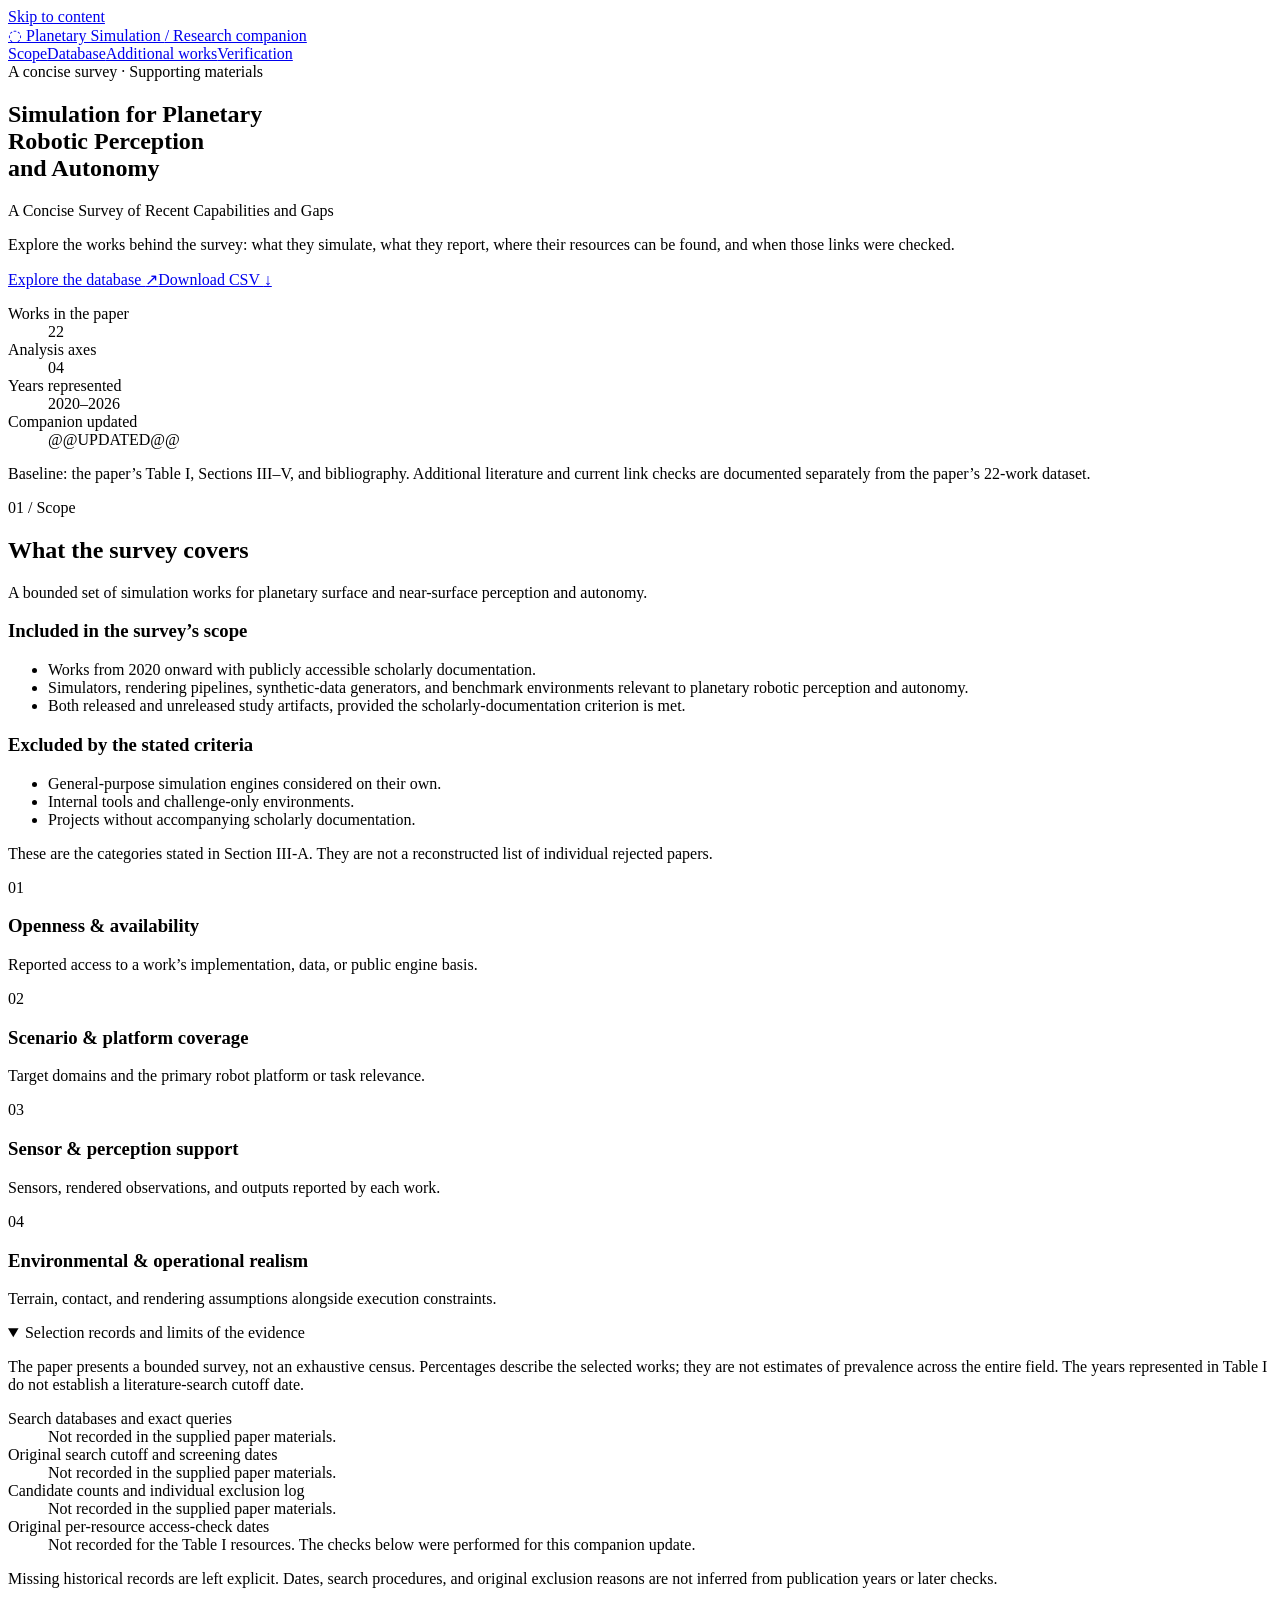
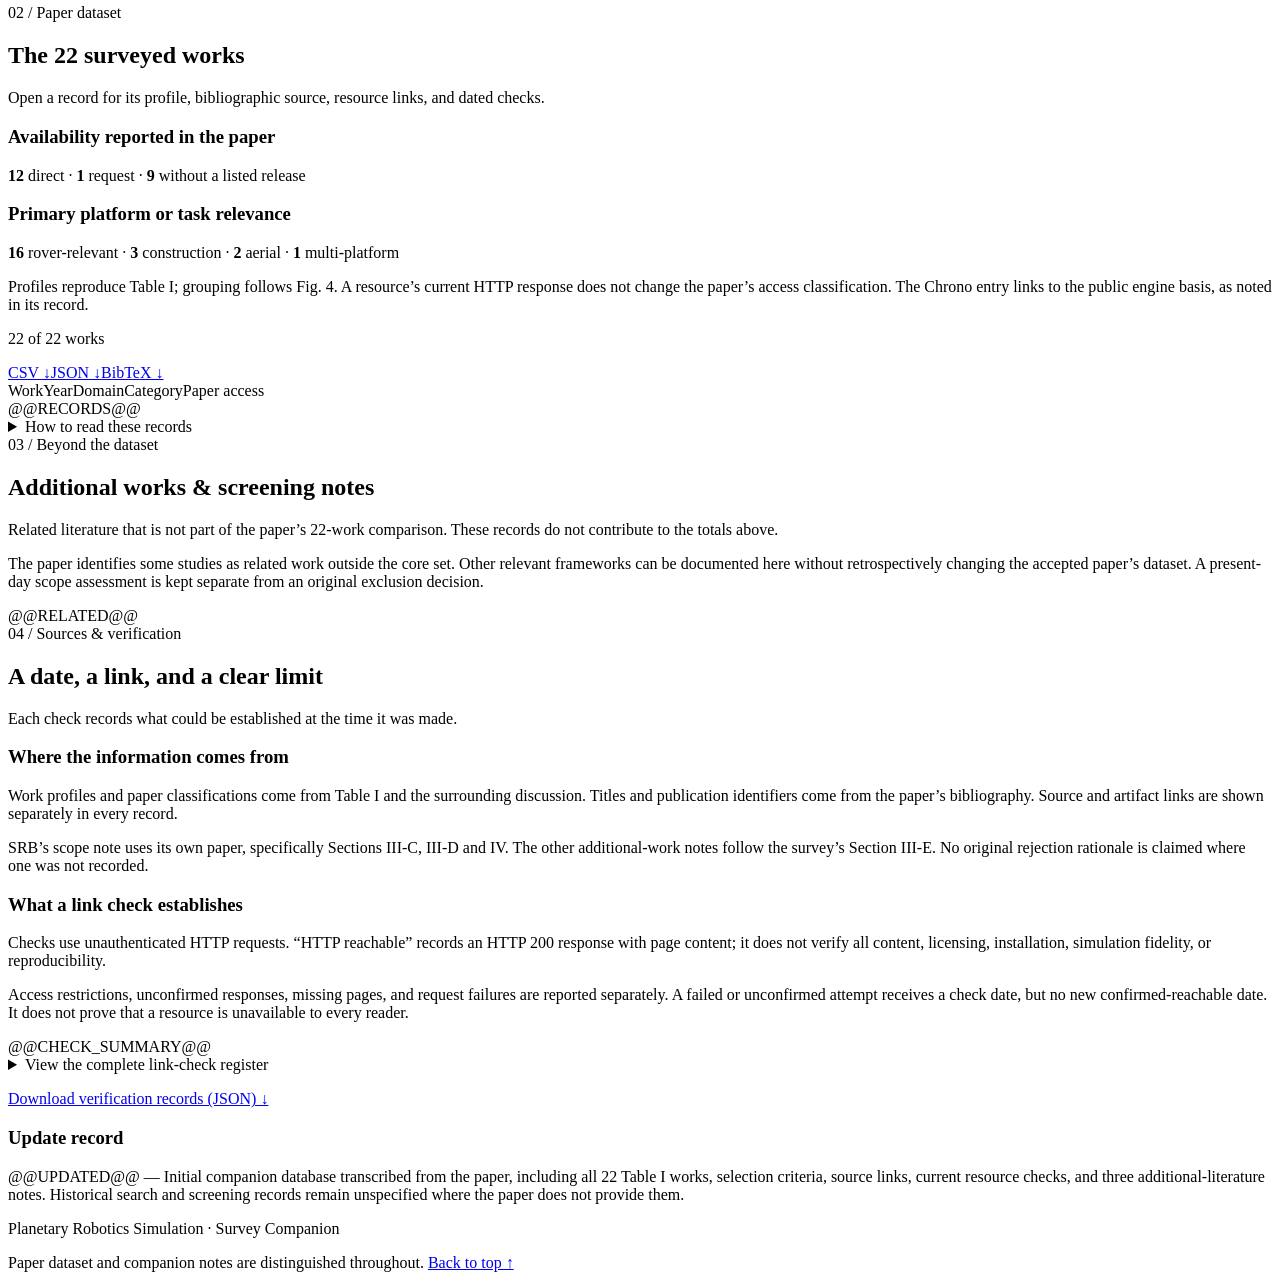
==== templates/index.html @ 73b38da1 "Project Page Initialize for Concise Planetary Robotic Simulation Survey" ====
<!doctype html>
<html lang="en">
<head>
  <meta charset="utf-8">
  <meta name="viewport" content="width=device-width, initial-scale=1">
  <meta name="description" content="The 22-work database, selection scope, source links, additional literature, and dated resource checks accompanying a concise survey of planetary robotics simulation.">
  <meta name="color-scheme" content="light">
  <title>Planetary Robotics Simulation — Survey Companion</title>
  <link rel="icon" href="data:image/svg+xml,%3Csvg xmlns='http://www.w3.org/2000/svg' viewBox='0 0 40 40'%3E%3Crect width='40' height='40' rx='9' fill='%232c5c52'/%3E%3Ccircle cx='20' cy='20' r='11' fill='none' stroke='%23faf8f2' stroke-width='2'/%3E%3Cpath d='M5 25L35 15' stroke='%23faf8f2' stroke-width='2'/%3E%3C/svg%3E">
  <link rel="stylesheet" href="./style.css">
  <script src="./app.js" defer></script>
</head>
<body>
  <a class="skip-link" href="#main">Skip to content</a>
  <header class="site-header">
    <a class="wordmark" href="#overview"><span class="orbit-mark" aria-hidden="true">◌</span> Planetary Simulation <span class="wordmark-note">/ Research companion</span></a>
    <nav aria-label="Main navigation"><a href="#scope">Scope</a><a href="#database">Database</a><a href="#screening">Additional works</a><a href="#verification">Verification</a></nav>
  </header>
  <main id="main">
    <section class="hero section-shell" id="overview" aria-labelledby="page-title">
      <div class="eyebrow"><span class="small-rule"></span> A concise survey · Supporting materials</div>
      <h1 id="page-title">Simulation for Planetary<br class="desktop-break"> Robotic Perception<br class="desktop-break"> and Autonomy</h1>
      <p class="subtitle">A Concise Survey of Recent Capabilities and Gaps</p>
      <p class="hero-intro">Explore the works behind the survey: what they simulate, what they report, where their resources can be found, and when those links were checked.</p>
      <div class="hero-actions"><a class="button primary" href="#database">Explore the database <span aria-hidden="true">↗</span></a><a class="button secondary" href="./data/survey.csv" download>Download CSV <span aria-hidden="true">↓</span></a></div>
      <dl class="stat-strip"><div><dt>Works in the paper</dt><dd>22</dd></div><div><dt>Analysis axes</dt><dd>04</dd></div><div><dt>Years represented</dt><dd>2020–2026</dd></div><div><dt>Companion updated</dt><dd class="date">@@UPDATED@@</dd></div></dl>
      <p class="source-line">Baseline: the paper’s Table I, Sections III–V, and bibliography. Additional literature and current link checks are documented separately from the paper’s 22-work dataset.</p>
    </section>
    <section class="section-shell" id="scope" aria-labelledby="scope-title">
      <div class="section-heading"><span class="section-number">01 / Scope</span><h2 id="scope-title">What the survey covers</h2><p>A bounded set of simulation works for planetary surface and near-surface perception and autonomy.</p></div>
      <div class="scope-grid">
        <div><h3>Included in the survey’s scope</h3><ul class="plain-list"><li>Works from 2020 onward with publicly accessible scholarly documentation.</li><li>Simulators, rendering pipelines, synthetic-data generators, and benchmark environments relevant to planetary robotic perception and autonomy.</li><li>Both released and unreleased study artifacts, provided the scholarly-documentation criterion is met.</li></ul></div>
        <div><h3>Excluded by the stated criteria</h3><ul class="plain-list"><li>General-purpose simulation engines considered on their own.</li><li>Internal tools and challenge-only environments.</li><li>Projects without accompanying scholarly documentation.</li></ul><p class="caption">These are the categories stated in Section III-A. They are not a reconstructed list of individual rejected papers.</p></div>
      </div>
      <div class="axes" aria-label="The four analysis axes">
        <article><span>01</span><h3>Openness &amp; availability</h3><p>Reported access to a work’s implementation, data, or public engine basis.</p></article>
        <article><span>02</span><h3>Scenario &amp; platform coverage</h3><p>Target domains and the primary robot platform or task relevance.</p></article>
        <article><span>03</span><h3>Sensor &amp; perception support</h3><p>Sensors, rendered observations, and outputs reported by each work.</p></article>
        <article><span>04</span><h3>Environmental &amp; operational realism</h3><p>Terrain, contact, and rendering assumptions alongside execution constraints.</p></article>
      </div>
      <details class="method-note" open><summary>Selection records and limits of the evidence</summary><div class="note-content">
        <p>The paper presents a bounded survey, not an exhaustive census. Percentages describe the selected works; they are not estimates of prevalence across the entire field. The years represented in Table I do not establish a literature-search cutoff date.</p>
        <dl class="method-fields"><div><dt>Search databases and exact queries</dt><dd>Not recorded in the supplied paper materials.</dd></div><div><dt>Original search cutoff and screening dates</dt><dd>Not recorded in the supplied paper materials.</dd></div><div><dt>Candidate counts and individual exclusion log</dt><dd>Not recorded in the supplied paper materials.</dd></div><div><dt>Original per-resource access-check dates</dt><dd>Not recorded for the Table I resources. The checks below were performed for this companion update.</dd></div></dl>
        <p class="caption">Missing historical records are left explicit. Dates, search procedures, and original exclusion reasons are not inferred from publication years or later checks.</p>
      </div></details>
    </section>
    <section class="database-section" id="database" aria-labelledby="database-title"><div class="section-shell">
      <div class="section-heading"><span class="section-number">02 / Paper dataset</span><h2 id="database-title">The 22 surveyed works</h2><p>Open a record for its profile, bibliographic source, resource links, and dated checks.</p></div>
      <div class="dataset-summary"><div><h3>Availability reported in the paper</h3><p><strong>12</strong> direct · <strong>1</strong> request · <strong>9</strong> without a listed release</p></div><div><h3>Primary platform or task relevance</h3><p><strong>16</strong> rover-relevant · <strong>3</strong> construction · <strong>2</strong> aerial · <strong>1</strong> multi-platform</p></div></div>
      <p class="caption">Profiles reproduce Table I; grouping follows Fig. 4. A resource’s current HTTP response does not change the paper’s access classification. The Chrono entry links to the public engine basis, as noted in its record.</p>
      <form id="filters" class="filter-bar" role="search" hidden>
        <div class="search-field"><label for="search">Search records</label><input id="search" type="search" placeholder="Work, engine, sensor, or paper title…" autocomplete="off"></div>
        <div><label for="domain">Domain</label><select id="domain"><option value="">All domains</option><option>Lunar</option><option>Mars</option><option>Cross-domain</option><option>Icy moon</option></select></div>
        <div><label for="platform">Platform / task</label><select id="platform"><option value="">All platforms</option><option value="Rover-relevant">Rover-relevant</option><option>Construction</option><option>Aerial</option><option>Multi-platform</option></select></div>
        <div><label for="access">Paper access</label><select id="access"><option value="">All access types</option><option>Direct</option><option>Request</option><option>No release listed</option></select></div>
        <button class="reset-button" type="reset">Reset</button>
      </form>
      <div class="database-toolbar"><p id="record-count" role="status" aria-live="polite">22 of 22 works</p><div><a href="./data/survey.csv" download>CSV ↓</a><a href="./data/survey.json" download>JSON ↓</a><a href="./data/references.bib" download>BibTeX ↓</a></div></div>
      <div class="record-head" aria-hidden="true"><span>Work</span><span>Year</span><span>Domain</span><span>Category</span><span>Paper access</span></div>
      <div id="records">@@RECORDS@@</div>
      <p class="empty-state" id="empty-state" hidden>No works match these filters. Try another term or reset the filters.</p>
      <details class="method-note glossary"><summary>How to read these records</summary><div class="note-content"><p><strong>Not reported</strong> means the paper does not list the field, not that a capability is absent. Reported support refers to functionality described by the work, rather than hypothetical engine features. A public repository is not a guarantee that all study-specific assets or experiments are released.</p><p><strong>Rover-relevant</strong> in the distribution includes rovers and terrain, stereo/depth, or planning inputs useful to rover autonomy. Each work is counted once under its primary category. Cross-domain is a navigation group for planetary-generic and combined lunar/Mars entries.</p><p><strong>Abbreviations:</strong> R1/R2 = ROS 1/ROS 2; St = stereo; Sem = semantic; Seg = segmentation; Enc = wheel encoder; Alt = altimeter; Inc = inclinometer; DEM = digital elevation model; LDEM = lunar DEM; proc. = procedural; synth. = synthetic; Exc./Truck = excavator/truck.</p></div></details>
    </div></section>
    <section class="section-shell" id="screening" aria-labelledby="screening-title">
      <div class="section-heading"><span class="section-number">03 / Beyond the dataset</span><h2 id="screening-title">Additional works &amp; screening notes</h2><p>Related literature that is not part of the paper’s 22-work comparison. These records do not contribute to the totals above.</p></div>
      <p class="section-intro">The paper identifies some studies as related work outside the core set. Other relevant frameworks can be documented here without retrospectively changing the accepted paper’s dataset. A present-day scope assessment is kept separate from an original exclusion decision.</p>
      <div class="related-list">@@RELATED@@</div>
    </section>
    <section class="verification-section" id="verification" aria-labelledby="verification-title"><div class="section-shell">
      <div class="section-heading"><span class="section-number">04 / Sources &amp; verification</span><h2 id="verification-title">A date, a link, and a clear limit</h2><p>Each check records what could be established at the time it was made.</p></div>
      <div class="verification-grid"><div><h3>Where the information comes from</h3><p>Work profiles and paper classifications come from Table I and the surrounding discussion. Titles and publication identifiers come from the paper’s bibliography. Source and artifact links are shown separately in every record.</p><p>SRB’s scope note uses its own paper, specifically Sections III-C, III-D and IV. The other additional-work notes follow the survey’s Section III-E. No original rejection rationale is claimed where one was not recorded.</p></div><div><h3>What a link check establishes</h3><p>Checks use unauthenticated HTTP requests. “HTTP reachable” records an HTTP 200 response with page content; it does not verify all content, licensing, installation, simulation fidelity, or reproducibility.</p><p>Access restrictions, unconfirmed responses, missing pages, and request failures are reported separately. A failed or unconfirmed attempt receives a check date, but no new confirmed-reachable date. It does not prove that a resource is unavailable to every reader.</p></div></div>
      <div class="check-summary">@@CHECK_SUMMARY@@</div>
      <details class="method-note"><summary>View the complete link-check register</summary><div class="table-scroll" tabindex="0" role="region" aria-label="Link-check register"><table class="check-table"><caption>Recorded responses for publication and artifact URLs. Dates are UTC.</caption><thead><tr><th scope="col">Resource</th><th scope="col">Checked</th><th scope="col">Result</th><th scope="col">Confirmed reachable</th></tr></thead><tbody>@@CHECK_ROWS@@</tbody></table></div></details>
      <p class="download-line"><a href="./data/link-checks.json" download>Download verification records (JSON) ↓</a></p>
      <div class="update-note"><h3>Update record</h3><p><time datetime="@@UPDATED@@">@@UPDATED@@</time> — Initial companion database transcribed from the paper, including all 22 Table I works, selection criteria, source links, current resource checks, and three additional-literature notes. Historical search and screening records remain unspecified where the paper does not provide them.</p></div>
    </div></section>
  </main>
  <footer class="section-shell"><p>Planetary Robotics Simulation · Survey Companion</p><p>Paper dataset and companion notes are distinguished throughout. <a href="#overview">Back to top ↑</a></p></footer>
</body>
</html>
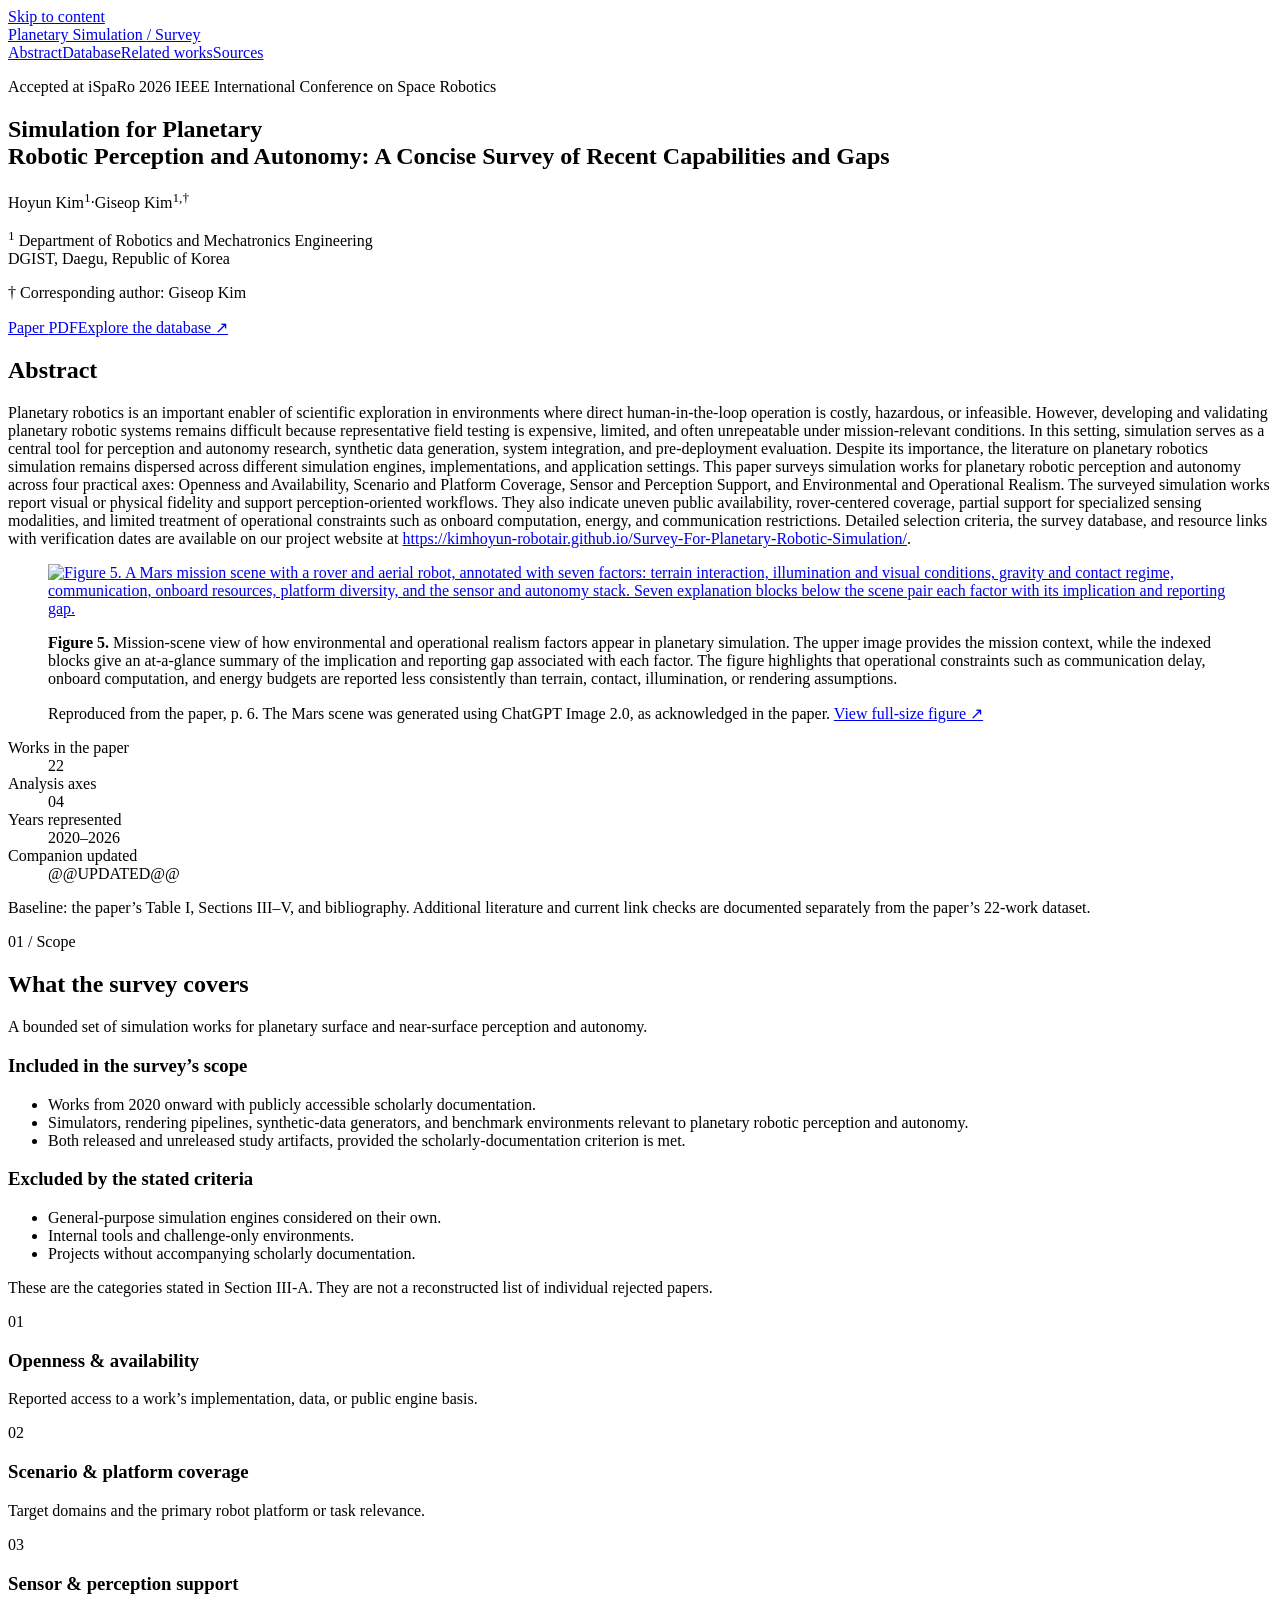
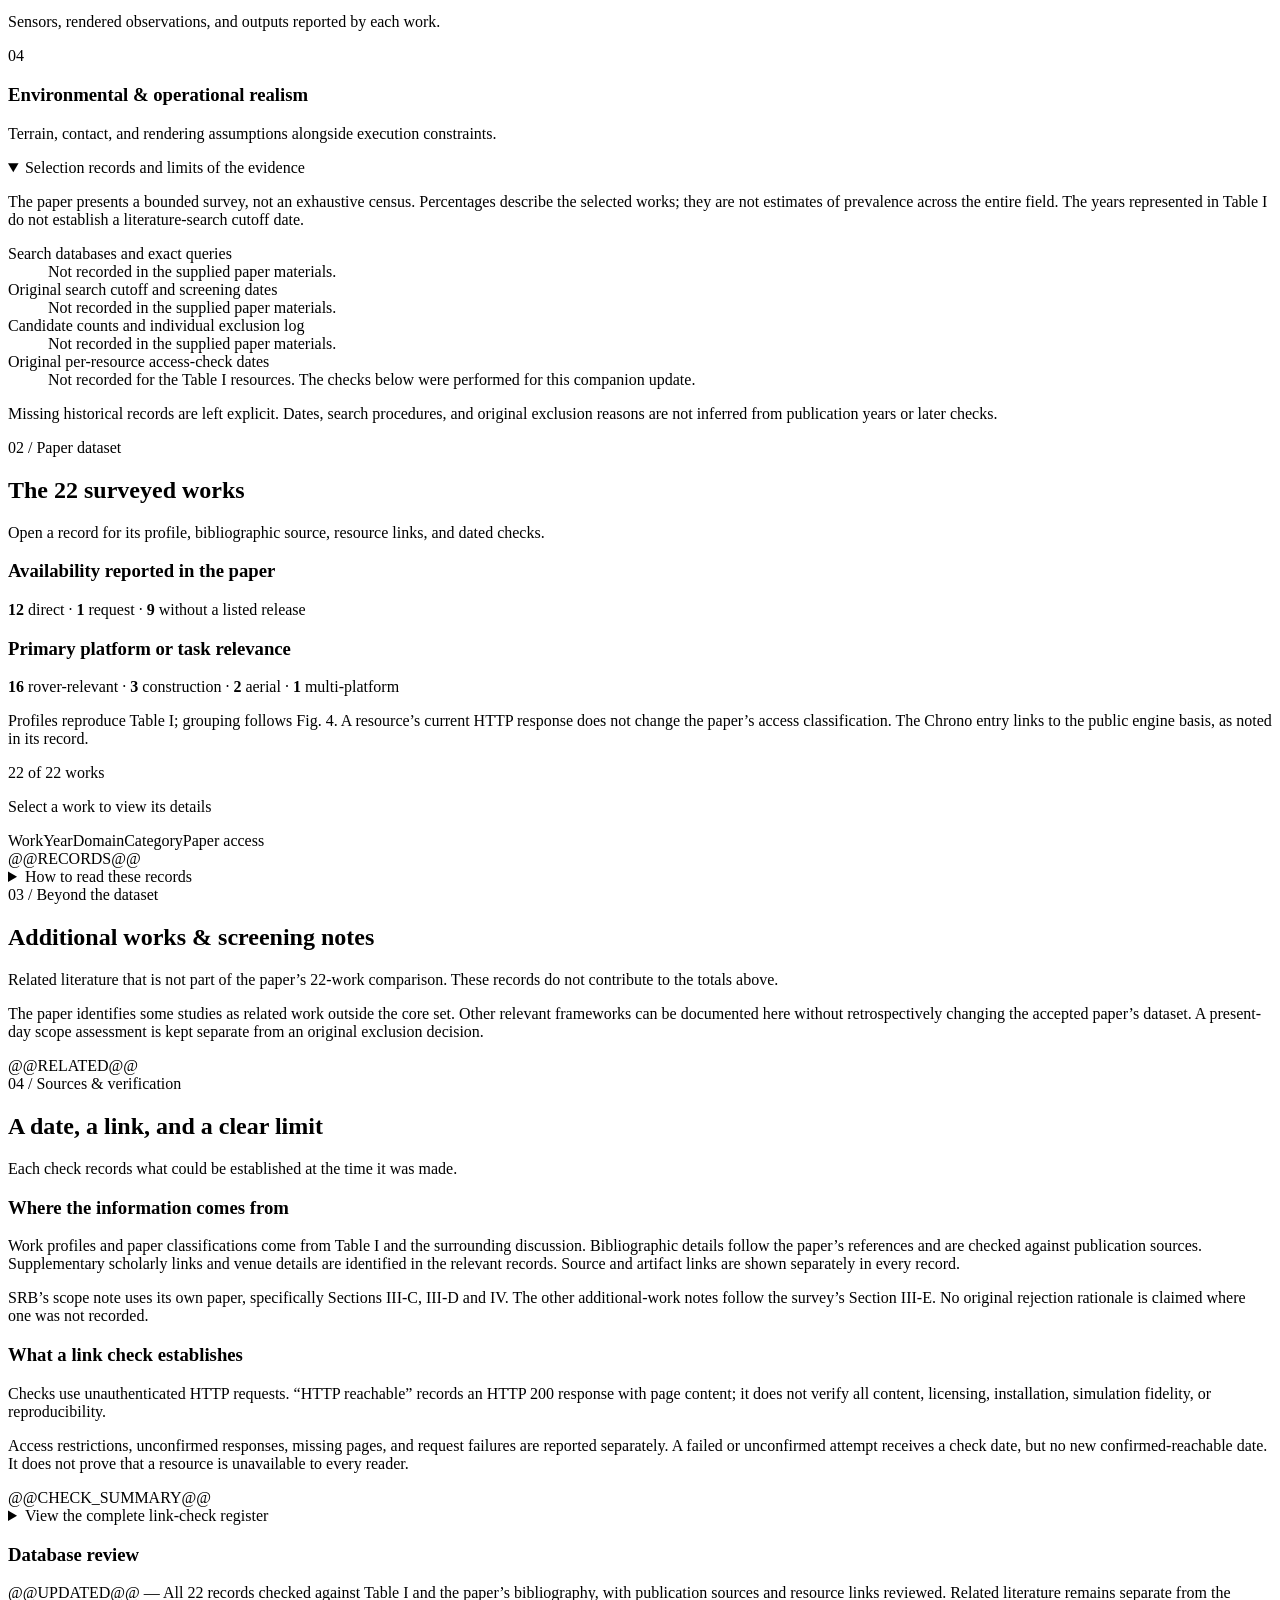
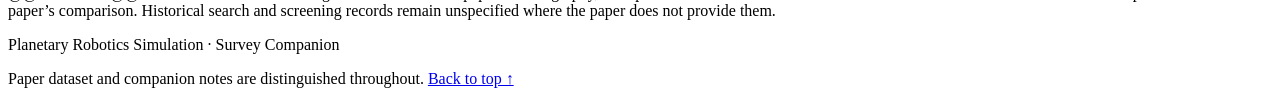
==== commit 7e68ead6: "Renewal Project & Database Page" ====
--- a/templates/index.html
+++ b/templates/index.html
@@ -3,26 +3,38 @@
 <head>
   <meta charset="utf-8">
   <meta name="viewport" content="width=device-width, initial-scale=1">
-  <meta name="description" content="The 22-work database, selection scope, source links, additional literature, and dated resource checks accompanying a concise survey of planetary robotics simulation.">
+  <meta name="description" content="An iSpaRo 2026 paper by Hoyun Kim and Giseop Kim. Explore 22 simulation works for planetary robotic perception and autonomy, their capabilities, resources, and research gaps.">
   <meta name="color-scheme" content="light">
-  <title>Planetary Robotics Simulation — Survey Companion</title>
-  <link rel="icon" href="data:image/svg+xml,%3Csvg xmlns='http://www.w3.org/2000/svg' viewBox='0 0 40 40'%3E%3Crect width='40' height='40' rx='9' fill='%232c5c52'/%3E%3Ccircle cx='20' cy='20' r='11' fill='none' stroke='%23faf8f2' stroke-width='2'/%3E%3Cpath d='M5 25L35 15' stroke='%23faf8f2' stroke-width='2'/%3E%3C/svg%3E">
+  <meta name="theme-color" content="#101b2b">
+  <title>Simulation for Planetary Robotic Perception and Autonomy: A Concise Survey of Recent Capabilities and Gaps</title>
+  <link rel="icon" href="./assets/favicon.svg" type="image/svg+xml">
   <link rel="stylesheet" href="./style.css">
   <script src="./app.js" defer></script>
 </head>
 <body>
   <a class="skip-link" href="#main">Skip to content</a>
   <header class="site-header">
-    <a class="wordmark" href="#overview"><span class="orbit-mark" aria-hidden="true">◌</span> Planetary Simulation <span class="wordmark-note">/ Research companion</span></a>
-    <nav aria-label="Main navigation"><a href="#scope">Scope</a><a href="#database">Database</a><a href="#screening">Additional works</a><a href="#verification">Verification</a></nav>
+    <a class="wordmark" href="#overview">Planetary Simulation <span class="wordmark-note">/ Survey</span></a>
+    <nav aria-label="Main navigation"><a href="#abstract">Abstract</a><a href="#database">Database</a><a href="#screening">Related works</a><a href="#verification">Sources</a></nav>
   </header>
   <main id="main">
-    <section class="hero section-shell" id="overview" aria-labelledby="page-title">
-      <div class="eyebrow"><span class="small-rule"></span> A concise survey · Supporting materials</div>
-      <h1 id="page-title">Simulation for Planetary<br class="desktop-break"> Robotic Perception<br class="desktop-break"> and Autonomy</h1>
-      <p class="subtitle">A Concise Survey of Recent Capabilities and Gaps</p>
-      <p class="hero-intro">Explore the works behind the survey: what they simulate, what they report, where their resources can be found, and when those links were checked.</p>
-      <div class="hero-actions"><a class="button primary" href="#database">Explore the database <span aria-hidden="true">↗</span></a><a class="button secondary" href="./data/survey.csv" download>Download CSV <span aria-hidden="true">↓</span></a></div>
+    <section class="hero" id="overview" aria-labelledby="page-title"><div class="section-shell hero-content">
+      <p class="eyebrow">Accepted at iSpaRo 2026 <span class="conference-name">IEEE International Conference on Space Robotics</span></p>
+      <h1 id="page-title">Simulation for Planetary<br class="desktop-break"> Robotic Perception and Autonomy: <span class="title-subtitle">A Concise Survey of Recent Capabilities and Gaps</span></h1>
+      <p class="authors">Hoyun Kim<sup>1</sup><span class="author-separator" aria-hidden="true">·</span>Giseop Kim<sup>1,†</sup></p>
+      <p class="affiliation"><sup>1</sup> Department of Robotics and Mechatronics Engineering<br>DGIST, Daegu, Republic of Korea</p>
+      <p class="corresponding-author">† Corresponding author: Giseop Kim</p>
+      <div class="hero-actions"><a class="button primary" href="./SurveyForPlanetaryRoboticSimulation.pdf" target="_blank" rel="noopener">Paper <span class="button-detail">PDF</span></a><a class="button secondary" href="#database">Explore the database <span aria-hidden="true">↗</span></a></div>
+    </div></section>
+    <section class="section-shell paper-introduction" aria-labelledby="abstract-title">
+      <div class="abstract" id="abstract">
+        <h2 id="abstract-title">Abstract</h2>
+        <p>Planetary robotics is an important enabler of scientific exploration in environments where direct human-in-the-loop operation is costly, hazardous, or infeasible. However, developing and validating planetary robotic systems remains difficult because representative field testing is expensive, limited, and often unrepeatable under mission-relevant conditions. In this setting, simulation serves as a central tool for perception and autonomy research, synthetic data generation, system integration, and pre-deployment evaluation. Despite its importance, the literature on planetary robotics simulation remains dispersed across different simulation engines, implementations, and application settings. This paper surveys simulation works for planetary robotic perception and autonomy across four practical axes: Openness and Availability, Scenario and Platform Coverage, Sensor and Perception Support, and Environmental and Operational Realism. The surveyed simulation works report visual or physical fidelity and support perception-oriented workflows. They also indicate uneven public availability, rover-centered coverage, partial support for specialized sensing modalities, and limited treatment of operational constraints such as onboard computation, energy, and communication restrictions. Detailed selection criteria, the survey database, and resource links with verification dates are available on our project website at <a href="https://kimhoyun-robotair.github.io/Survey-For-Planetary-Robotic-Simulation/">https://kimhoyun-robotair.github.io/Survey-For-Planetary-Robotic-Simulation/</a>.</p>
+      </div>
+      <figure class="featured-figure" id="figure-5">
+        <a class="figure-link" href="./assets/figure-5.png" target="_blank" rel="noopener" aria-label="View Figure 5 at full resolution (opens in a new tab)"><img src="./assets/figure-5.png" width="2020" height="1334" alt="Figure 5. A Mars mission scene with a rover and aerial robot, annotated with seven factors: terrain interaction, illumination and visual conditions, gravity and contact regime, communication, onboard resources, platform diversity, and the sensor and autonomy stack. Seven explanation blocks below the scene pair each factor with its implication and reporting gap."></a>
+        <figcaption><p><strong>Figure 5.</strong> Mission-scene view of how environmental and operational realism factors appear in planetary simulation. The upper image provides the mission context, while the indexed blocks give an at-a-glance summary of the implication and reporting gap associated with each factor. The figure highlights that operational constraints such as communication delay, onboard computation, and energy budgets are reported less consistently than terrain, contact, illumination, or rendering assumptions.</p><p class="figure-credit">Reproduced from the paper, p. 6. The Mars scene was generated using ChatGPT Image 2.0, as acknowledged in the paper. <a href="./assets/figure-5.png" target="_blank" rel="noopener">View full-size figure ↗</a></p></figcaption>
+      </figure>
       <dl class="stat-strip"><div><dt>Works in the paper</dt><dd>22</dd></div><div><dt>Analysis axes</dt><dd>04</dd></div><div><dt>Years represented</dt><dd>2020–2026</dd></div><div><dt>Companion updated</dt><dd class="date">@@UPDATED@@</dd></div></dl>
       <p class="source-line">Baseline: the paper’s Table I, Sections III–V, and bibliography. Additional literature and current link checks are documented separately from the paper’s 22-work dataset.</p>
     </section>
@@ -55,7 +67,7 @@
         <div><label for="access">Paper access</label><select id="access"><option value="">All access types</option><option>Direct</option><option>Request</option><option>No release listed</option></select></div>
         <button class="reset-button" type="reset">Reset</button>
       </form>
-      <div class="database-toolbar"><p id="record-count" role="status" aria-live="polite">22 of 22 works</p><div><a href="./data/survey.csv" download>CSV ↓</a><a href="./data/survey.json" download>JSON ↓</a><a href="./data/references.bib" download>BibTeX ↓</a></div></div>
+      <div class="database-toolbar"><p id="record-count" role="status" aria-live="polite">22 of 22 works</p><p>Select a work to view its details</p></div>
       <div class="record-head" aria-hidden="true"><span>Work</span><span>Year</span><span>Domain</span><span>Category</span><span>Paper access</span></div>
       <div id="records">@@RECORDS@@</div>
       <p class="empty-state" id="empty-state" hidden>No works match these filters. Try another term or reset the filters.</p>
@@ -68,11 +80,10 @@
     </section>
     <section class="verification-section" id="verification" aria-labelledby="verification-title"><div class="section-shell">
       <div class="section-heading"><span class="section-number">04 / Sources &amp; verification</span><h2 id="verification-title">A date, a link, and a clear limit</h2><p>Each check records what could be established at the time it was made.</p></div>
-      <div class="verification-grid"><div><h3>Where the information comes from</h3><p>Work profiles and paper classifications come from Table I and the surrounding discussion. Titles and publication identifiers come from the paper’s bibliography. Source and artifact links are shown separately in every record.</p><p>SRB’s scope note uses its own paper, specifically Sections III-C, III-D and IV. The other additional-work notes follow the survey’s Section III-E. No original rejection rationale is claimed where one was not recorded.</p></div><div><h3>What a link check establishes</h3><p>Checks use unauthenticated HTTP requests. “HTTP reachable” records an HTTP 200 response with page content; it does not verify all content, licensing, installation, simulation fidelity, or reproducibility.</p><p>Access restrictions, unconfirmed responses, missing pages, and request failures are reported separately. A failed or unconfirmed attempt receives a check date, but no new confirmed-reachable date. It does not prove that a resource is unavailable to every reader.</p></div></div>
+      <div class="verification-grid"><div><h3>Where the information comes from</h3><p>Work profiles and paper classifications come from Table I and the surrounding discussion. Bibliographic details follow the paper’s references and are checked against publication sources. Supplementary scholarly links and venue details are identified in the relevant records. Source and artifact links are shown separately in every record.</p><p>SRB’s scope note uses its own paper, specifically Sections III-C, III-D and IV. The other additional-work notes follow the survey’s Section III-E. No original rejection rationale is claimed where one was not recorded.</p></div><div><h3>What a link check establishes</h3><p>Checks use unauthenticated HTTP requests. “HTTP reachable” records an HTTP 200 response with page content; it does not verify all content, licensing, installation, simulation fidelity, or reproducibility.</p><p>Access restrictions, unconfirmed responses, missing pages, and request failures are reported separately. A failed or unconfirmed attempt receives a check date, but no new confirmed-reachable date. It does not prove that a resource is unavailable to every reader.</p></div></div>
       <div class="check-summary">@@CHECK_SUMMARY@@</div>
       <details class="method-note"><summary>View the complete link-check register</summary><div class="table-scroll" tabindex="0" role="region" aria-label="Link-check register"><table class="check-table"><caption>Recorded responses for publication and artifact URLs. Dates are UTC.</caption><thead><tr><th scope="col">Resource</th><th scope="col">Checked</th><th scope="col">Result</th><th scope="col">Confirmed reachable</th></tr></thead><tbody>@@CHECK_ROWS@@</tbody></table></div></details>
-      <p class="download-line"><a href="./data/link-checks.json" download>Download verification records (JSON) ↓</a></p>
-      <div class="update-note"><h3>Update record</h3><p><time datetime="@@UPDATED@@">@@UPDATED@@</time> — Initial companion database transcribed from the paper, including all 22 Table I works, selection criteria, source links, current resource checks, and three additional-literature notes. Historical search and screening records remain unspecified where the paper does not provide them.</p></div>
+      <div class="update-note"><h3>Database review</h3><p><time datetime="@@UPDATED@@">@@UPDATED@@</time> — All 22 records checked against Table I and the paper’s bibliography, with publication sources and resource links reviewed. Related literature remains separate from the paper’s comparison. Historical search and screening records remain unspecified where the paper does not provide them.</p></div>
     </div></section>
   </main>
   <footer class="section-shell"><p>Planetary Robotics Simulation · Survey Companion</p><p>Paper dataset and companion notes are distinguished throughout. <a href="#overview">Back to top ↑</a></p></footer>
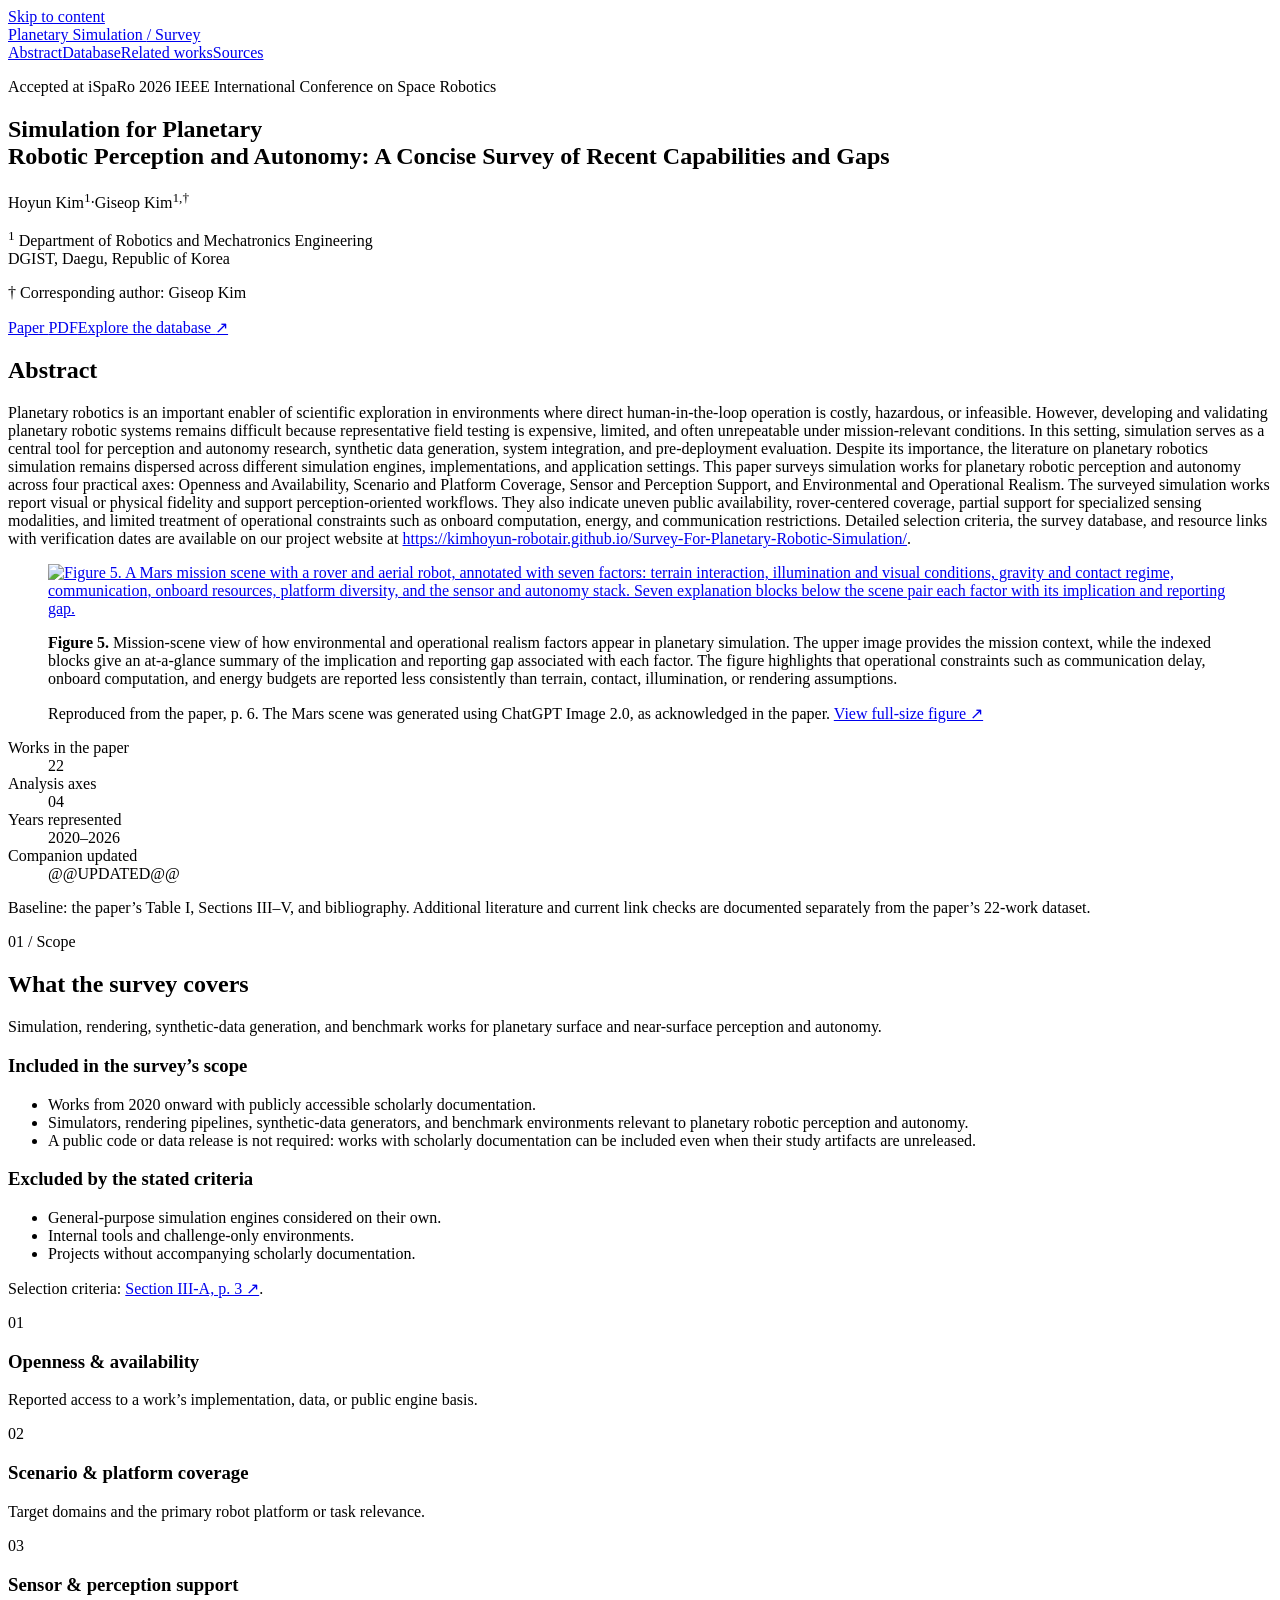
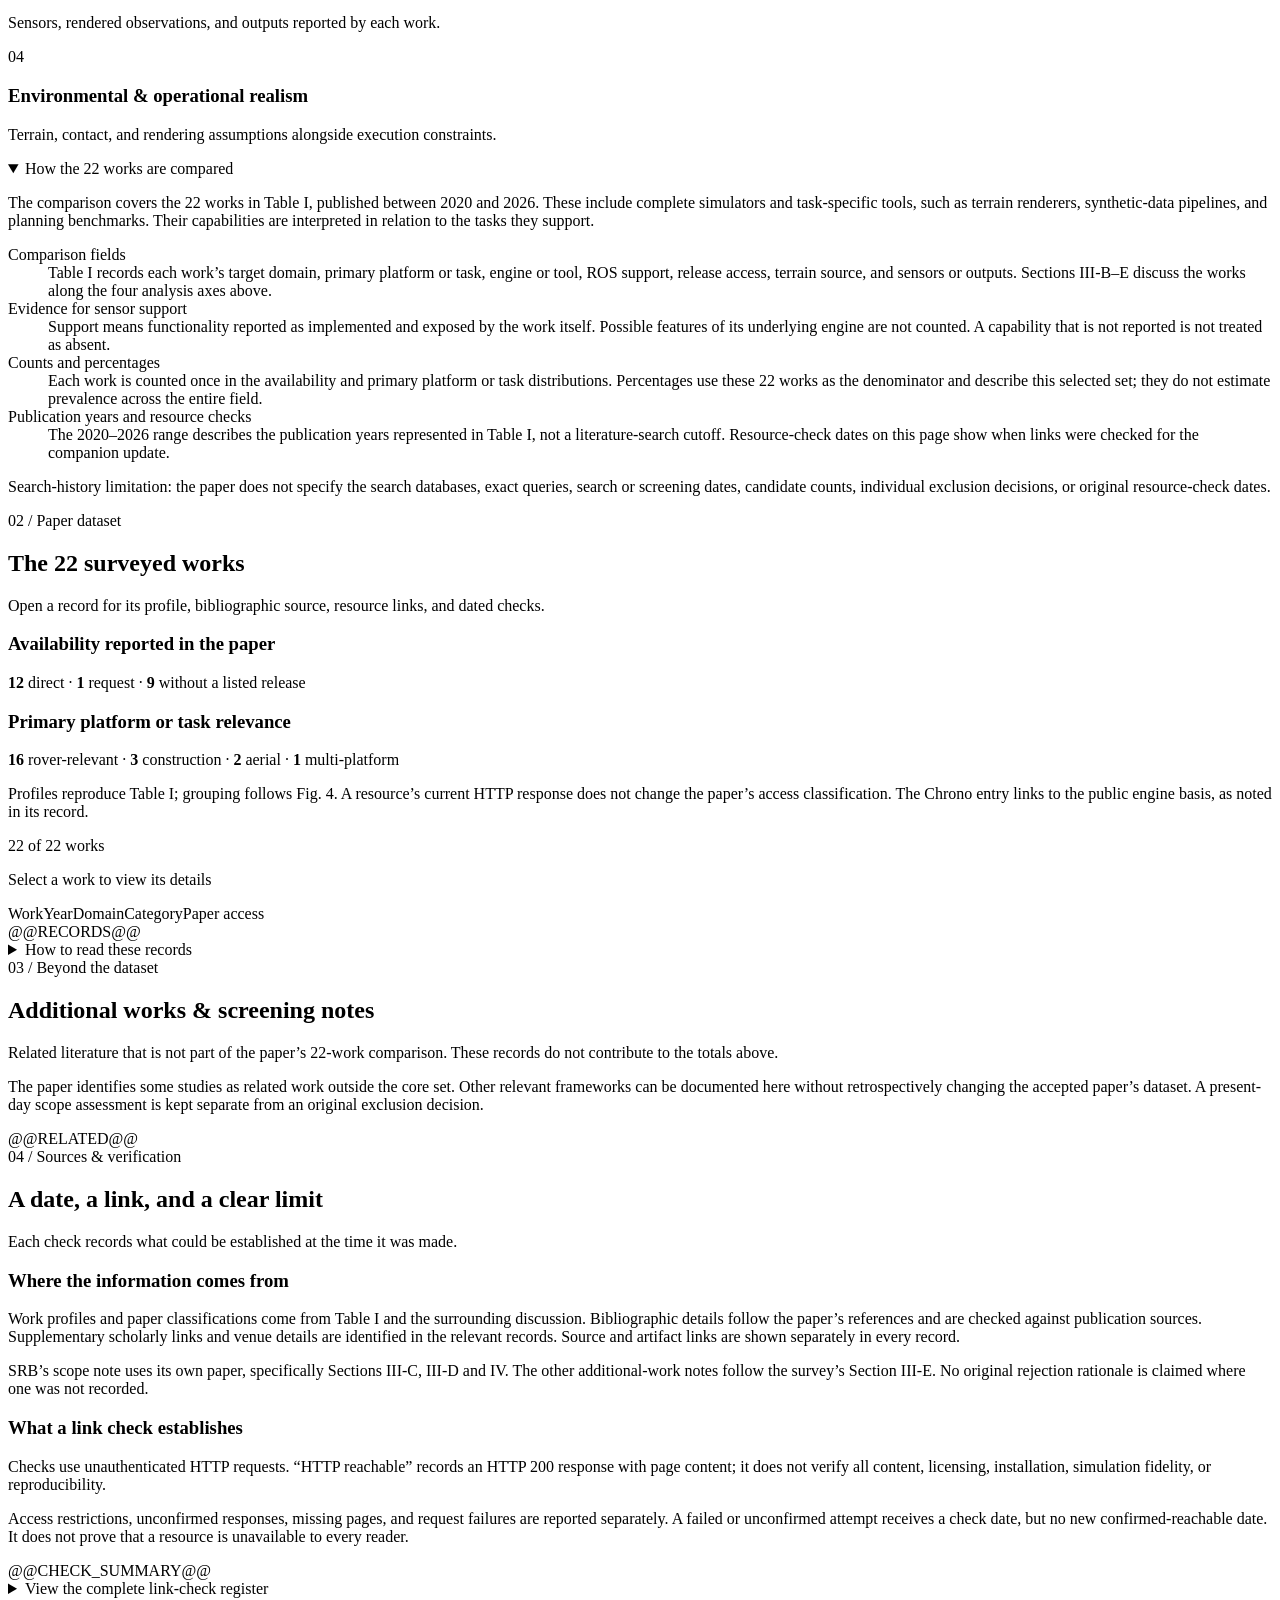
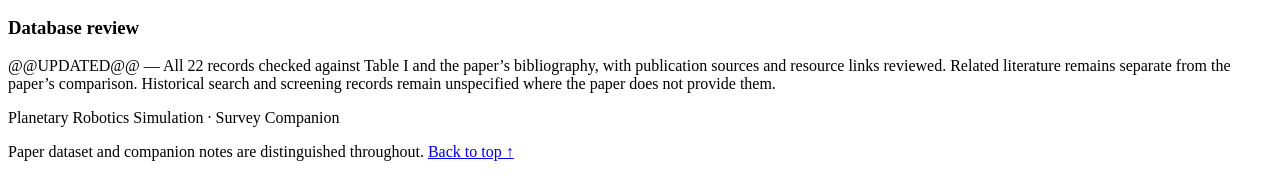
==== commit dc589681: "Add some details to the explanation" ====
--- a/templates/index.html
+++ b/templates/index.html
@@ -39,10 +39,10 @@
       <p class="source-line">Baseline: the paper’s Table I, Sections III–V, and bibliography. Additional literature and current link checks are documented separately from the paper’s 22-work dataset.</p>
     </section>
     <section class="section-shell" id="scope" aria-labelledby="scope-title">
-      <div class="section-heading"><span class="section-number">01 / Scope</span><h2 id="scope-title">What the survey covers</h2><p>A bounded set of simulation works for planetary surface and near-surface perception and autonomy.</p></div>
+      <div class="section-heading"><span class="section-number">01 / Scope</span><h2 id="scope-title">What the survey covers</h2><p>Simulation, rendering, synthetic-data generation, and benchmark works for planetary surface and near-surface perception and autonomy.</p></div>
       <div class="scope-grid">
-        <div><h3>Included in the survey’s scope</h3><ul class="plain-list"><li>Works from 2020 onward with publicly accessible scholarly documentation.</li><li>Simulators, rendering pipelines, synthetic-data generators, and benchmark environments relevant to planetary robotic perception and autonomy.</li><li>Both released and unreleased study artifacts, provided the scholarly-documentation criterion is met.</li></ul></div>
-        <div><h3>Excluded by the stated criteria</h3><ul class="plain-list"><li>General-purpose simulation engines considered on their own.</li><li>Internal tools and challenge-only environments.</li><li>Projects without accompanying scholarly documentation.</li></ul><p class="caption">These are the categories stated in Section III-A. They are not a reconstructed list of individual rejected papers.</p></div>
+        <div><h3>Included in the survey’s scope</h3><ul class="plain-list"><li>Works from 2020 onward with publicly accessible scholarly documentation.</li><li>Simulators, rendering pipelines, synthetic-data generators, and benchmark environments relevant to planetary robotic perception and autonomy.</li><li>A public code or data release is not required: works with scholarly documentation can be included even when their study artifacts are unreleased.</li></ul></div>
+        <div><h3>Excluded by the stated criteria</h3><ul class="plain-list"><li>General-purpose simulation engines considered on their own.</li><li>Internal tools and challenge-only environments.</li><li>Projects without accompanying scholarly documentation.</li></ul><p class="caption">Selection criteria: <a href="./SurveyForPlanetaryRoboticSimulation.pdf#page=3" target="_blank" rel="noopener">Section III-A, p. 3 ↗</a>.</p></div>
       </div>
       <div class="axes" aria-label="The four analysis axes">
         <article><span>01</span><h3>Openness &amp; availability</h3><p>Reported access to a work’s implementation, data, or public engine basis.</p></article>
@@ -50,10 +50,15 @@
         <article><span>03</span><h3>Sensor &amp; perception support</h3><p>Sensors, rendered observations, and outputs reported by each work.</p></article>
         <article><span>04</span><h3>Environmental &amp; operational realism</h3><p>Terrain, contact, and rendering assumptions alongside execution constraints.</p></article>
       </div>
-      <details class="method-note" open><summary>Selection records and limits of the evidence</summary><div class="note-content">
-        <p>The paper presents a bounded survey, not an exhaustive census. Percentages describe the selected works; they are not estimates of prevalence across the entire field. The years represented in Table I do not establish a literature-search cutoff date.</p>
-        <dl class="method-fields"><div><dt>Search databases and exact queries</dt><dd>Not recorded in the supplied paper materials.</dd></div><div><dt>Original search cutoff and screening dates</dt><dd>Not recorded in the supplied paper materials.</dd></div><div><dt>Candidate counts and individual exclusion log</dt><dd>Not recorded in the supplied paper materials.</dd></div><div><dt>Original per-resource access-check dates</dt><dd>Not recorded for the Table I resources. The checks below were performed for this companion update.</dd></div></dl>
-        <p class="caption">Missing historical records are left explicit. Dates, search procedures, and original exclusion reasons are not inferred from publication years or later checks.</p>
+      <details class="method-note" open><summary>How the 22 works are compared</summary><div class="note-content">
+        <p>The comparison covers the 22 works in Table I, published between 2020 and 2026. These include complete simulators and task-specific tools, such as terrain renderers, synthetic-data pipelines, and planning benchmarks. Their capabilities are interpreted in relation to the tasks they support.</p>
+        <dl class="method-fields">
+          <div><dt>Comparison fields</dt><dd>Table I records each work’s target domain, primary platform or task, engine or tool, ROS support, release access, terrain source, and sensors or outputs. Sections III-B–E discuss the works along the four analysis axes above.</dd></div>
+          <div><dt>Evidence for sensor support</dt><dd>Support means functionality reported as implemented and exposed by the work itself. Possible features of its underlying engine are not counted. A capability that is not reported is not treated as absent.</dd></div>
+          <div><dt>Counts and percentages</dt><dd>Each work is counted once in the availability and primary platform or task distributions. Percentages use these 22 works as the denominator and describe this selected set; they do not estimate prevalence across the entire field.</dd></div>
+          <div><dt>Publication years and resource checks</dt><dd>The 2020–2026 range describes the publication years represented in Table I, not a literature-search cutoff. Resource-check dates on this page show when links were checked for the companion update.</dd></div>
+        </dl>
+        <p class="caption">Search-history limitation: the paper does not specify the search databases, exact queries, search or screening dates, candidate counts, individual exclusion decisions, or original resource-check dates.</p>
       </div></details>
     </section>
     <section class="database-section" id="database" aria-labelledby="database-title"><div class="section-shell">
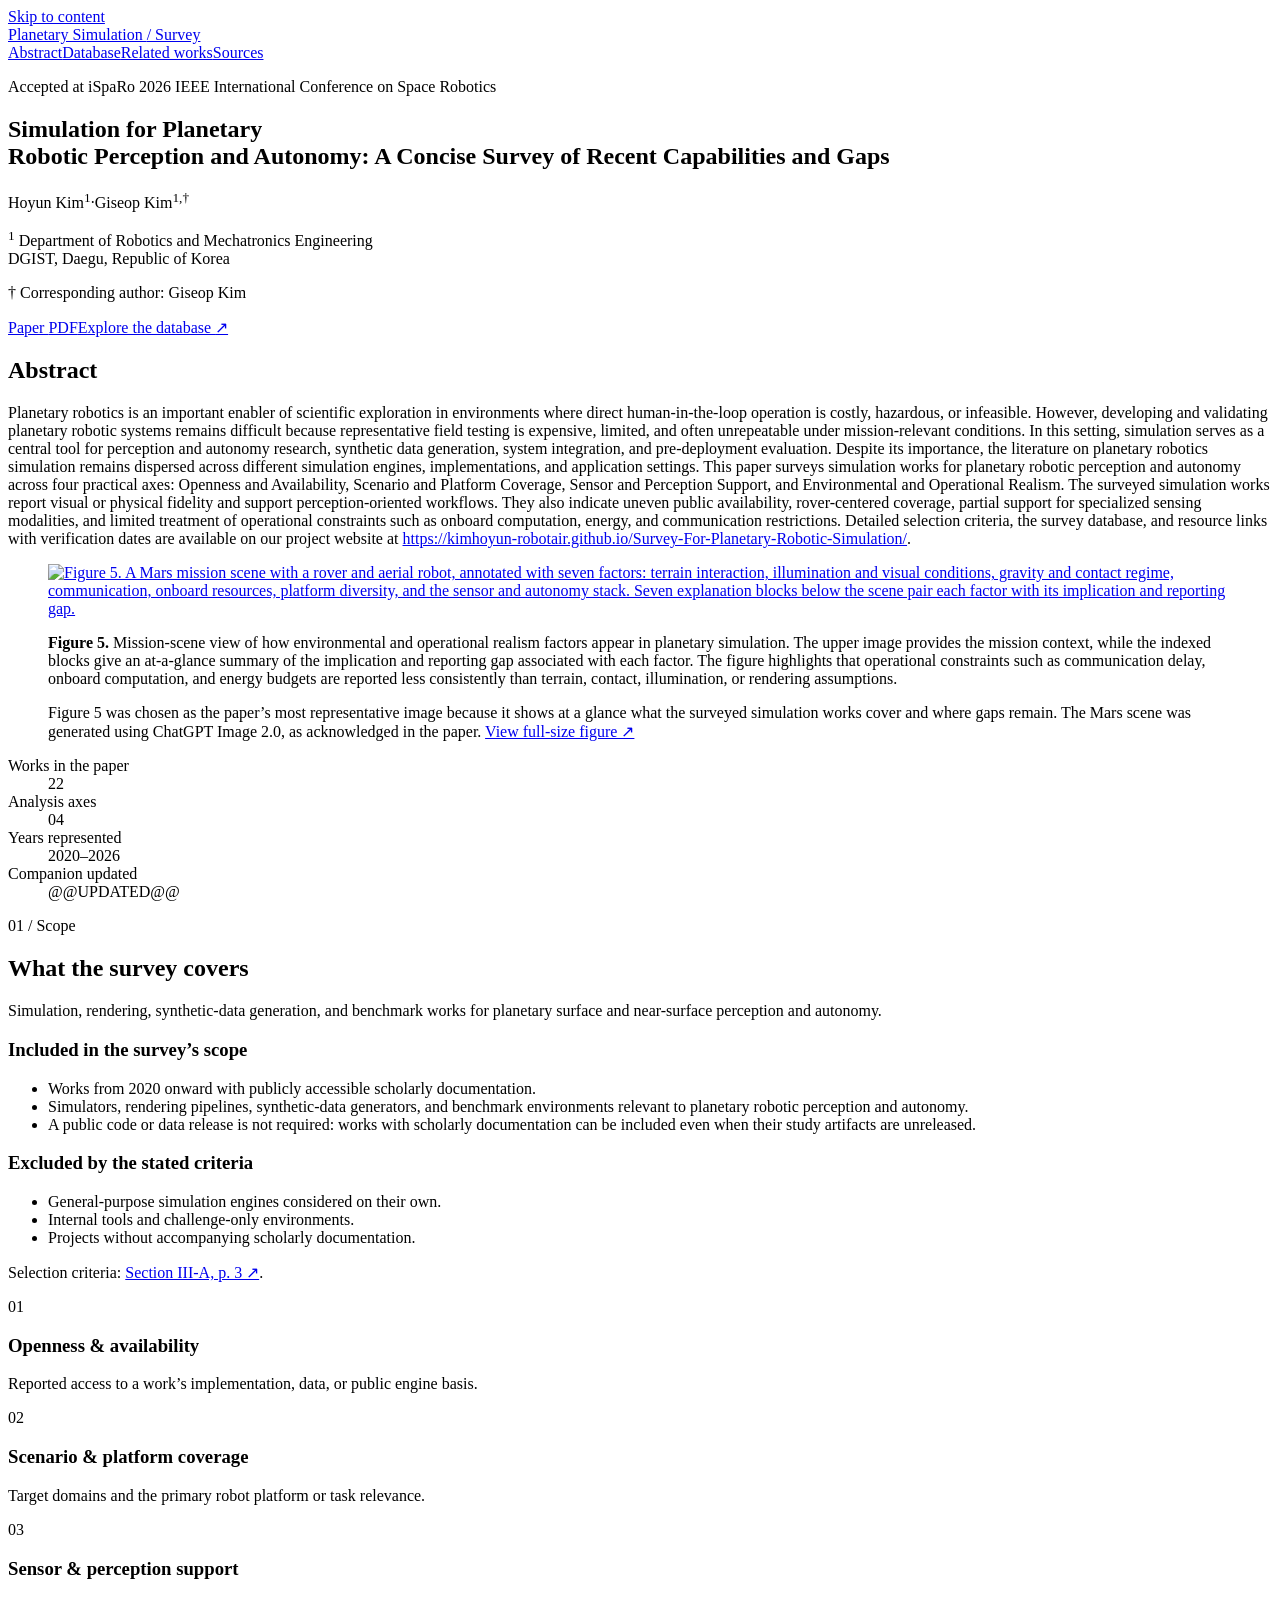
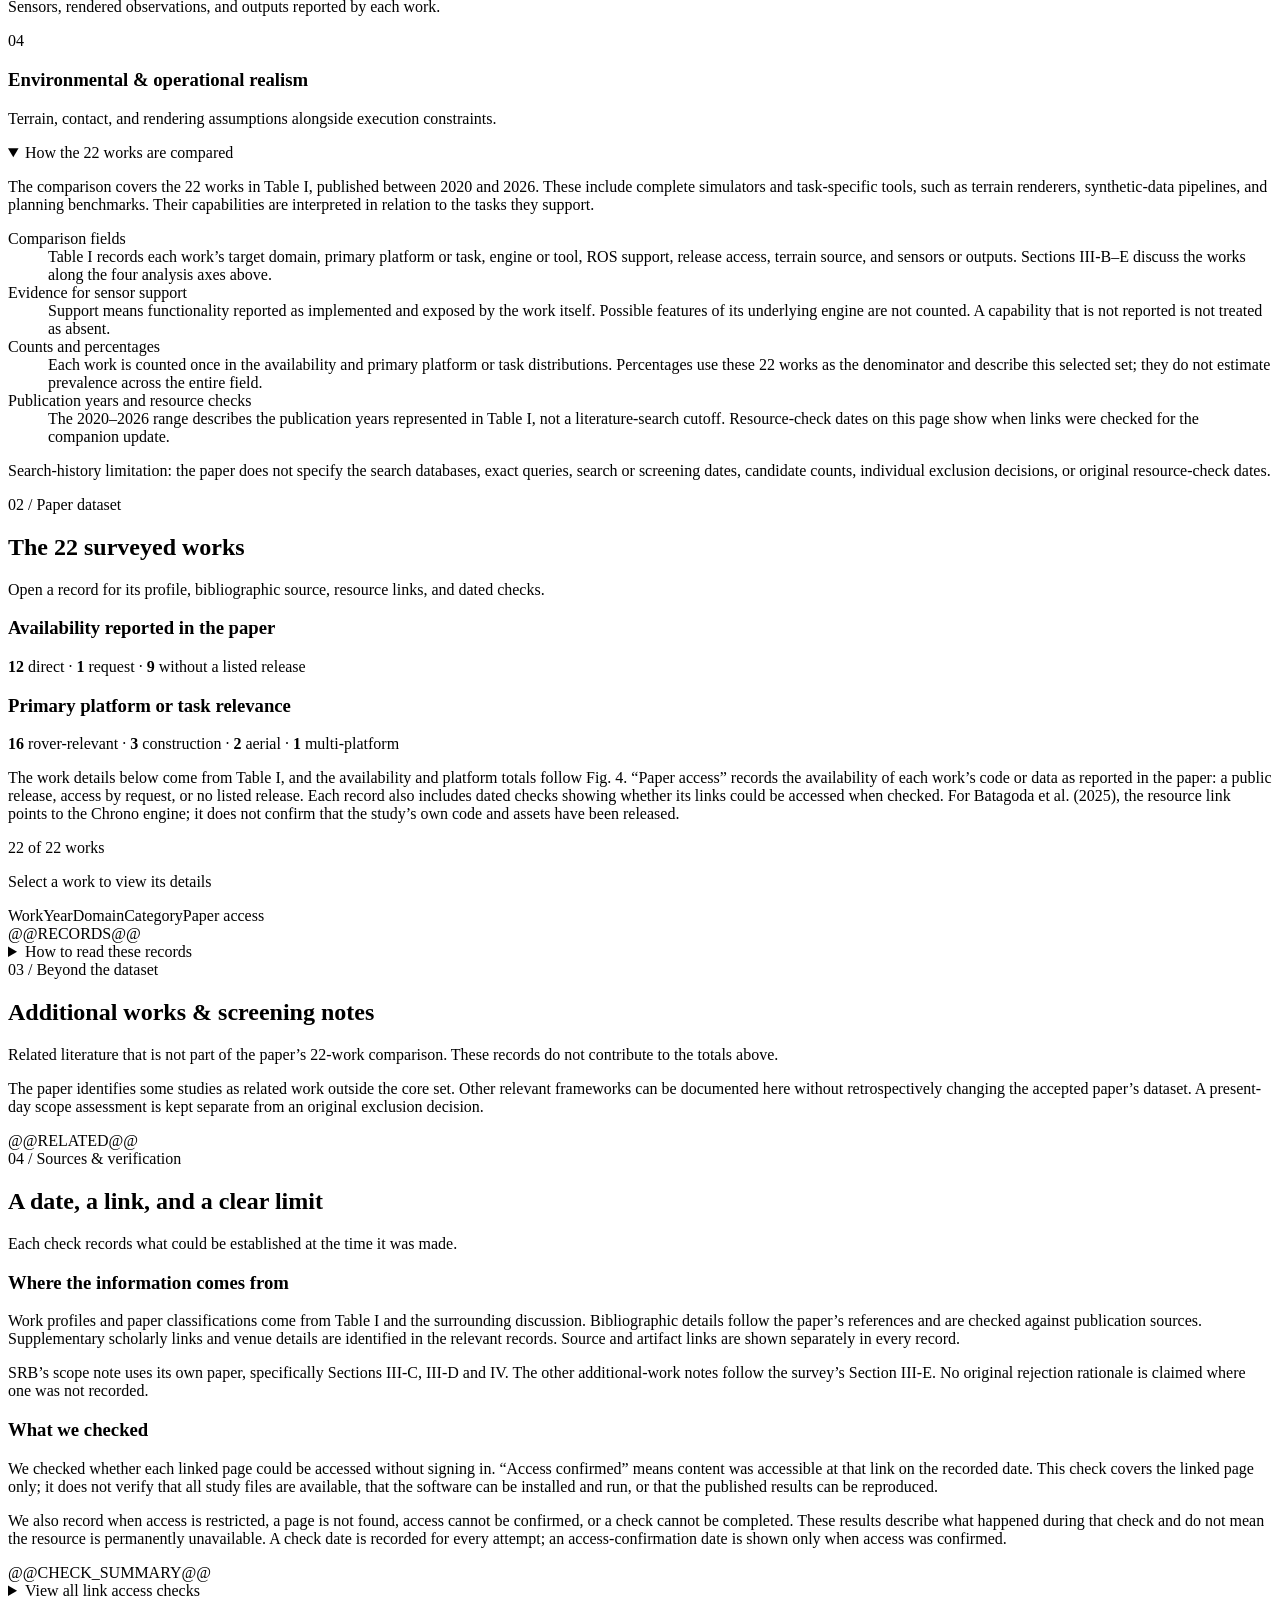
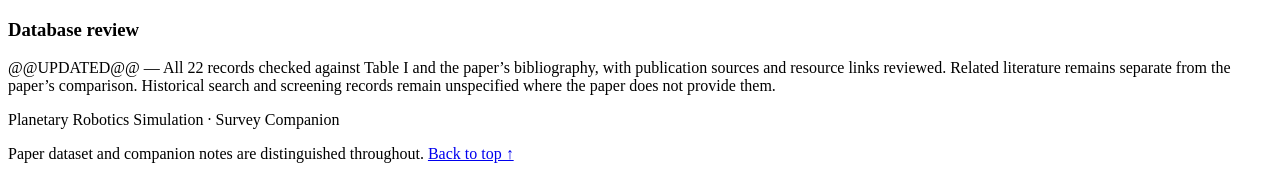
==== commit 95d34596: "Add some details to the explanation(2)'" ====
--- a/templates/index.html
+++ b/templates/index.html
@@ -33,10 +33,9 @@
       </div>
       <figure class="featured-figure" id="figure-5">
         <a class="figure-link" href="./assets/figure-5.png" target="_blank" rel="noopener" aria-label="View Figure 5 at full resolution (opens in a new tab)"><img src="./assets/figure-5.png" width="2020" height="1334" alt="Figure 5. A Mars mission scene with a rover and aerial robot, annotated with seven factors: terrain interaction, illumination and visual conditions, gravity and contact regime, communication, onboard resources, platform diversity, and the sensor and autonomy stack. Seven explanation blocks below the scene pair each factor with its implication and reporting gap."></a>
-        <figcaption><p><strong>Figure 5.</strong> Mission-scene view of how environmental and operational realism factors appear in planetary simulation. The upper image provides the mission context, while the indexed blocks give an at-a-glance summary of the implication and reporting gap associated with each factor. The figure highlights that operational constraints such as communication delay, onboard computation, and energy budgets are reported less consistently than terrain, contact, illumination, or rendering assumptions.</p><p class="figure-credit">Reproduced from the paper, p. 6. The Mars scene was generated using ChatGPT Image 2.0, as acknowledged in the paper. <a href="./assets/figure-5.png" target="_blank" rel="noopener">View full-size figure ↗</a></p></figcaption>
+        <figcaption><p><strong>Figure 5.</strong> Mission-scene view of how environmental and operational realism factors appear in planetary simulation. The upper image provides the mission context, while the indexed blocks give an at-a-glance summary of the implication and reporting gap associated with each factor. The figure highlights that operational constraints such as communication delay, onboard computation, and energy budgets are reported less consistently than terrain, contact, illumination, or rendering assumptions.</p><p class="figure-credit">Figure 5 was chosen as the paper’s most representative image because it shows at a glance what the surveyed simulation works cover and where gaps remain. The Mars scene was generated using ChatGPT Image 2.0, as acknowledged in the paper. <a href="./assets/figure-5.png" target="_blank" rel="noopener">View full-size figure ↗</a></p></figcaption>
       </figure>
       <dl class="stat-strip"><div><dt>Works in the paper</dt><dd>22</dd></div><div><dt>Analysis axes</dt><dd>04</dd></div><div><dt>Years represented</dt><dd>2020–2026</dd></div><div><dt>Companion updated</dt><dd class="date">@@UPDATED@@</dd></div></dl>
-      <p class="source-line">Baseline: the paper’s Table I, Sections III–V, and bibliography. Additional literature and current link checks are documented separately from the paper’s 22-work dataset.</p>
     </section>
     <section class="section-shell" id="scope" aria-labelledby="scope-title">
       <div class="section-heading"><span class="section-number">01 / Scope</span><h2 id="scope-title">What the survey covers</h2><p>Simulation, rendering, synthetic-data generation, and benchmark works for planetary surface and near-surface perception and autonomy.</p></div>
@@ -64,7 +63,7 @@
     <section class="database-section" id="database" aria-labelledby="database-title"><div class="section-shell">
       <div class="section-heading"><span class="section-number">02 / Paper dataset</span><h2 id="database-title">The 22 surveyed works</h2><p>Open a record for its profile, bibliographic source, resource links, and dated checks.</p></div>
       <div class="dataset-summary"><div><h3>Availability reported in the paper</h3><p><strong>12</strong> direct · <strong>1</strong> request · <strong>9</strong> without a listed release</p></div><div><h3>Primary platform or task relevance</h3><p><strong>16</strong> rover-relevant · <strong>3</strong> construction · <strong>2</strong> aerial · <strong>1</strong> multi-platform</p></div></div>
-      <p class="caption">Profiles reproduce Table I; grouping follows Fig. 4. A resource’s current HTTP response does not change the paper’s access classification. The Chrono entry links to the public engine basis, as noted in its record.</p>
+      <p class="caption">The work details below come from Table I, and the availability and platform totals follow Fig. 4. “Paper access” records the availability of each work’s code or data as reported in the paper: a public release, access by request, or no listed release. Each record also includes dated checks showing whether its links could be accessed when checked. For Batagoda et al. (2025), the resource link points to the Chrono engine; it does not confirm that the study’s own code and assets have been released.</p>
       <form id="filters" class="filter-bar" role="search" hidden>
         <div class="search-field"><label for="search">Search records</label><input id="search" type="search" placeholder="Work, engine, sensor, or paper title…" autocomplete="off"></div>
         <div><label for="domain">Domain</label><select id="domain"><option value="">All domains</option><option>Lunar</option><option>Mars</option><option>Cross-domain</option><option>Icy moon</option></select></div>
@@ -85,9 +84,9 @@
     </section>
     <section class="verification-section" id="verification" aria-labelledby="verification-title"><div class="section-shell">
       <div class="section-heading"><span class="section-number">04 / Sources &amp; verification</span><h2 id="verification-title">A date, a link, and a clear limit</h2><p>Each check records what could be established at the time it was made.</p></div>
-      <div class="verification-grid"><div><h3>Where the information comes from</h3><p>Work profiles and paper classifications come from Table I and the surrounding discussion. Bibliographic details follow the paper’s references and are checked against publication sources. Supplementary scholarly links and venue details are identified in the relevant records. Source and artifact links are shown separately in every record.</p><p>SRB’s scope note uses its own paper, specifically Sections III-C, III-D and IV. The other additional-work notes follow the survey’s Section III-E. No original rejection rationale is claimed where one was not recorded.</p></div><div><h3>What a link check establishes</h3><p>Checks use unauthenticated HTTP requests. “HTTP reachable” records an HTTP 200 response with page content; it does not verify all content, licensing, installation, simulation fidelity, or reproducibility.</p><p>Access restrictions, unconfirmed responses, missing pages, and request failures are reported separately. A failed or unconfirmed attempt receives a check date, but no new confirmed-reachable date. It does not prove that a resource is unavailable to every reader.</p></div></div>
+      <div class="verification-grid"><div><h3>Where the information comes from</h3><p>Work profiles and paper classifications come from Table I and the surrounding discussion. Bibliographic details follow the paper’s references and are checked against publication sources. Supplementary scholarly links and venue details are identified in the relevant records. Source and artifact links are shown separately in every record.</p><p>SRB’s scope note uses its own paper, specifically Sections III-C, III-D and IV. The other additional-work notes follow the survey’s Section III-E. No original rejection rationale is claimed where one was not recorded.</p></div><div><h3>What we checked</h3><p>We checked whether each linked page could be accessed without signing in. “Access confirmed” means content was accessible at that link on the recorded date. This check covers the linked page only; it does not verify that all study files are available, that the software can be installed and run, or that the published results can be reproduced.</p><p>We also record when access is restricted, a page is not found, access cannot be confirmed, or a check cannot be completed. These results describe what happened during that check and do not mean the resource is permanently unavailable. A check date is recorded for every attempt; an access-confirmation date is shown only when access was confirmed.</p></div></div>
       <div class="check-summary">@@CHECK_SUMMARY@@</div>
-      <details class="method-note"><summary>View the complete link-check register</summary><div class="table-scroll" tabindex="0" role="region" aria-label="Link-check register"><table class="check-table"><caption>Recorded responses for publication and artifact URLs. Dates are UTC.</caption><thead><tr><th scope="col">Resource</th><th scope="col">Checked</th><th scope="col">Result</th><th scope="col">Confirmed reachable</th></tr></thead><tbody>@@CHECK_ROWS@@</tbody></table></div></details>
+      <details class="method-note"><summary>View all link access checks</summary><div class="table-scroll" tabindex="0" role="region" aria-label="Link access checks"><table class="check-table"><caption>Access checks for publication and study-resource links. Dates are UTC.</caption><thead><tr><th scope="col">Resource</th><th scope="col">Checked</th><th scope="col">Result</th><th scope="col">Access confirmed on</th></tr></thead><tbody>@@CHECK_ROWS@@</tbody></table></div></details>
       <div class="update-note"><h3>Database review</h3><p><time datetime="@@UPDATED@@">@@UPDATED@@</time> — All 22 records checked against Table I and the paper’s bibliography, with publication sources and resource links reviewed. Related literature remains separate from the paper’s comparison. Historical search and screening records remain unspecified where the paper does not provide them.</p></div>
     </div></section>
   </main>
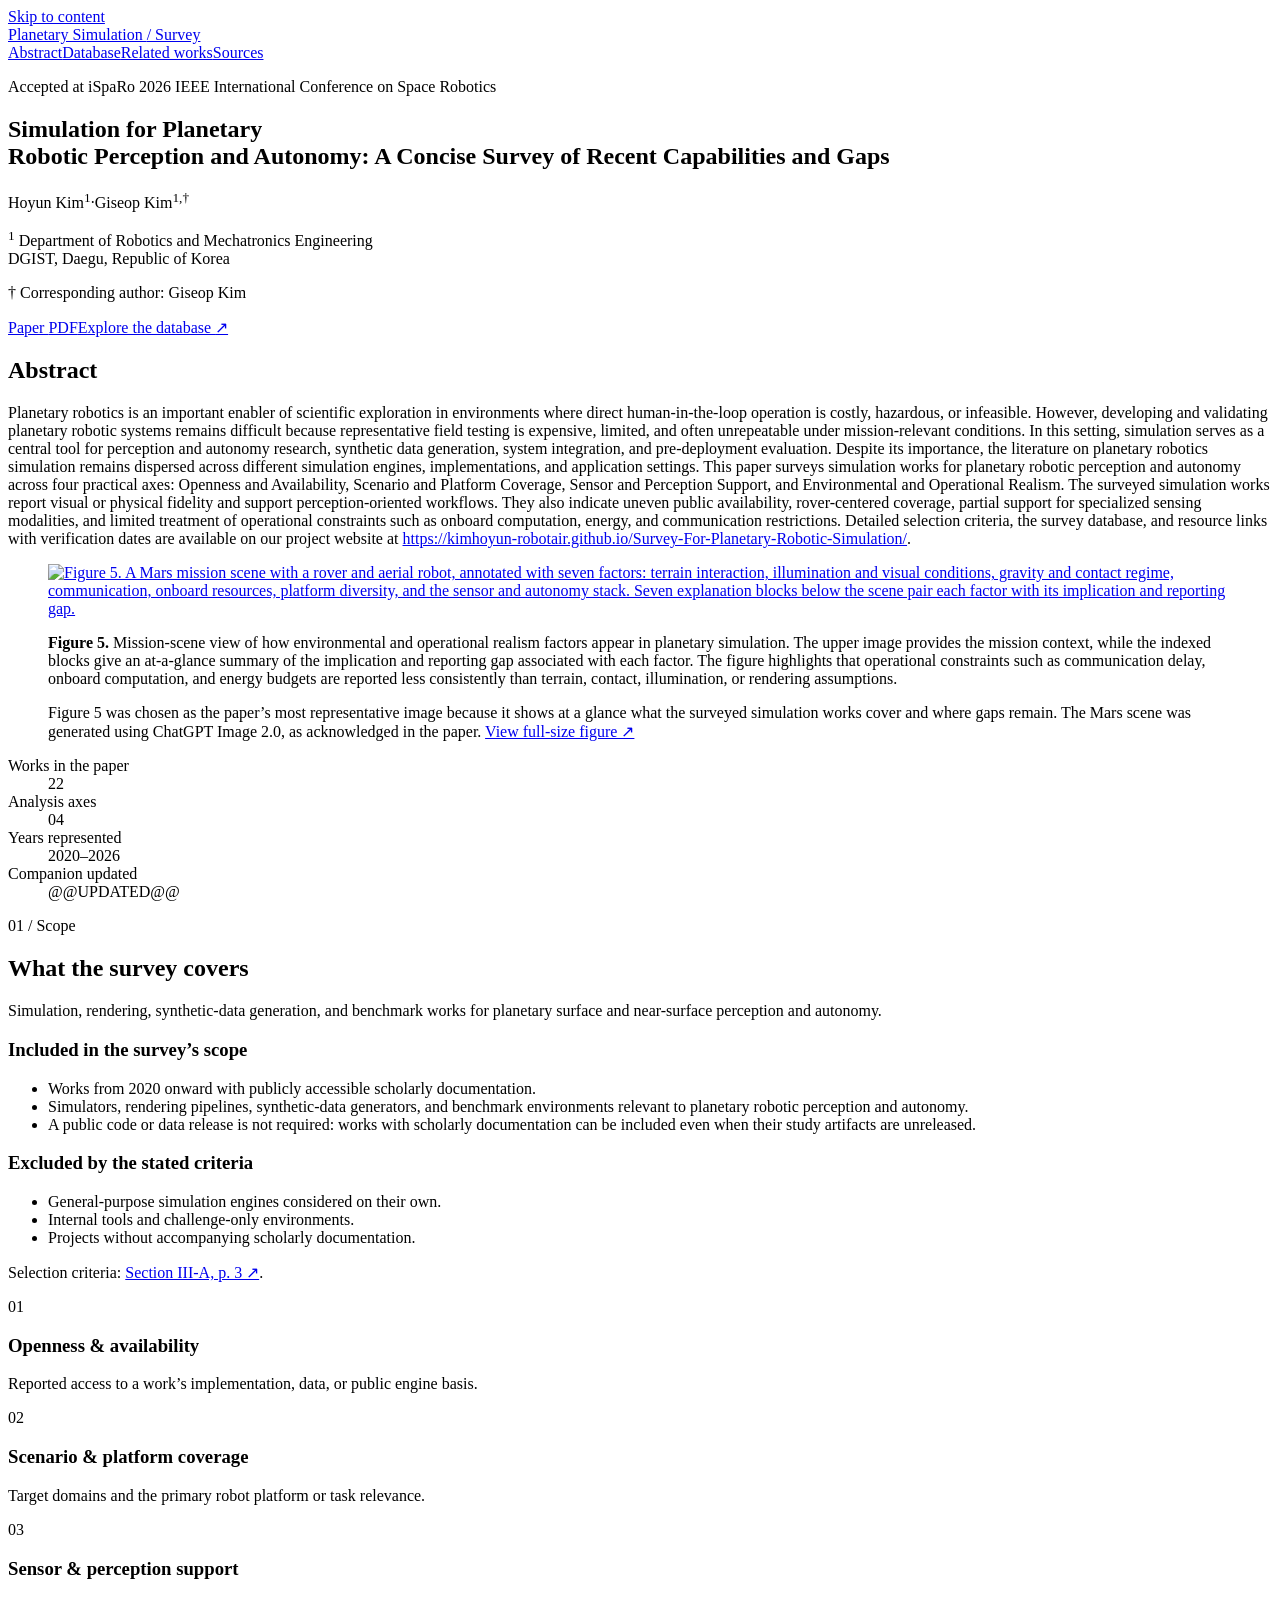
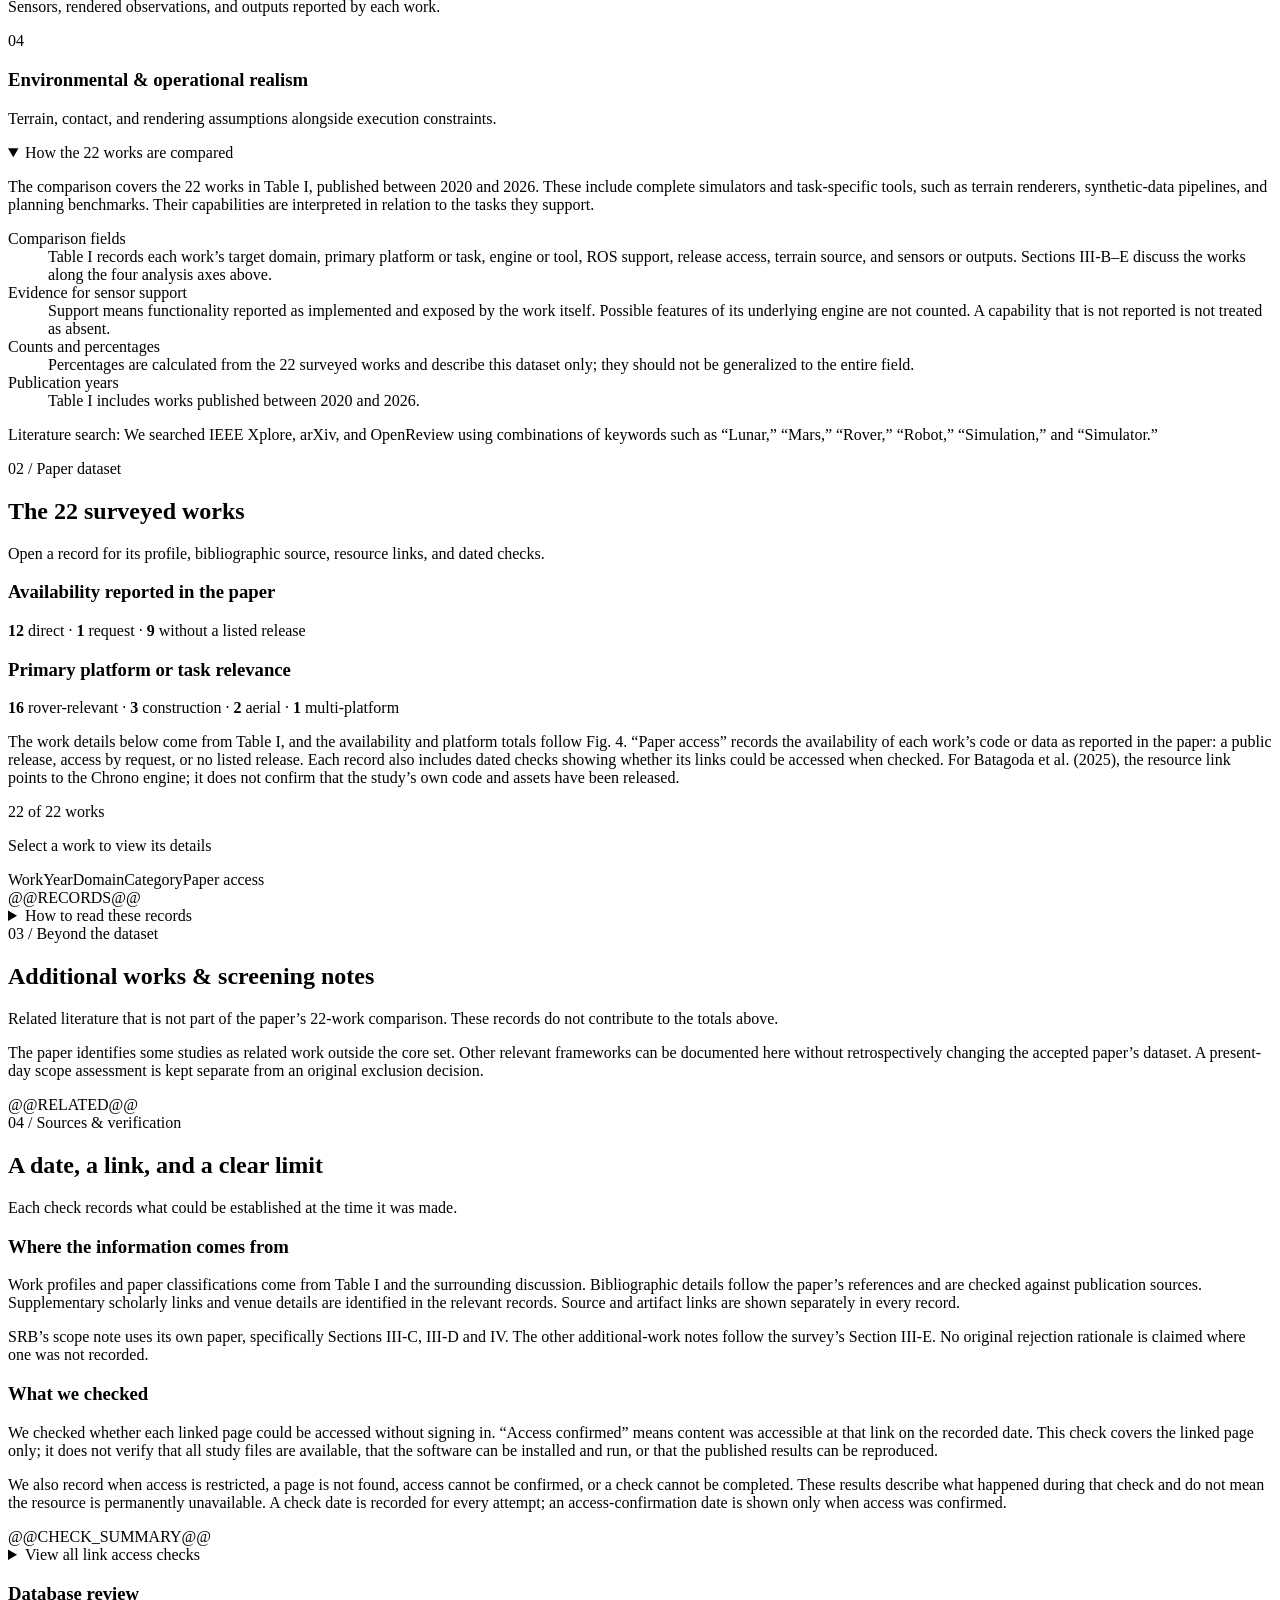
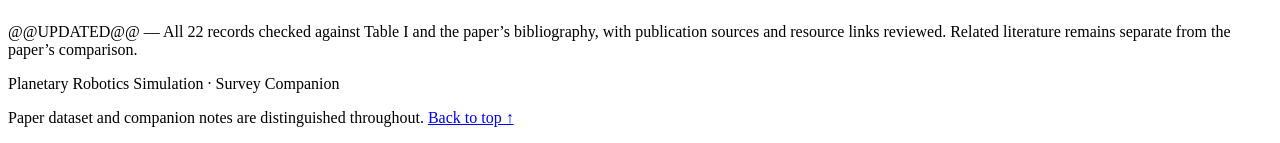
==== commit 605ee7a6: "Add some details to the explanation(3)" ====
--- a/templates/index.html
+++ b/templates/index.html
@@ -54,10 +54,10 @@
         <dl class="method-fields">
           <div><dt>Comparison fields</dt><dd>Table I records each work’s target domain, primary platform or task, engine or tool, ROS support, release access, terrain source, and sensors or outputs. Sections III-B–E discuss the works along the four analysis axes above.</dd></div>
           <div><dt>Evidence for sensor support</dt><dd>Support means functionality reported as implemented and exposed by the work itself. Possible features of its underlying engine are not counted. A capability that is not reported is not treated as absent.</dd></div>
-          <div><dt>Counts and percentages</dt><dd>Each work is counted once in the availability and primary platform or task distributions. Percentages use these 22 works as the denominator and describe this selected set; they do not estimate prevalence across the entire field.</dd></div>
-          <div><dt>Publication years and resource checks</dt><dd>The 2020–2026 range describes the publication years represented in Table I, not a literature-search cutoff. Resource-check dates on this page show when links were checked for the companion update.</dd></div>
+          <div><dt>Counts and percentages</dt><dd>Percentages are calculated from the 22 surveyed works and describe this dataset only; they should not be generalized to the entire field.</dd></div>
+          <div><dt>Publication years</dt><dd>Table I includes works published between 2020 and 2026.</dd></div>
         </dl>
-        <p class="caption">Search-history limitation: the paper does not specify the search databases, exact queries, search or screening dates, candidate counts, individual exclusion decisions, or original resource-check dates.</p>
+        <p class="caption">Literature search: We searched IEEE Xplore, arXiv, and OpenReview using combinations of keywords such as “Lunar,” “Mars,” “Rover,” “Robot,” “Simulation,” and “Simulator.”</p>
       </div></details>
     </section>
     <section class="database-section" id="database" aria-labelledby="database-title"><div class="section-shell">
@@ -87,7 +87,7 @@
       <div class="verification-grid"><div><h3>Where the information comes from</h3><p>Work profiles and paper classifications come from Table I and the surrounding discussion. Bibliographic details follow the paper’s references and are checked against publication sources. Supplementary scholarly links and venue details are identified in the relevant records. Source and artifact links are shown separately in every record.</p><p>SRB’s scope note uses its own paper, specifically Sections III-C, III-D and IV. The other additional-work notes follow the survey’s Section III-E. No original rejection rationale is claimed where one was not recorded.</p></div><div><h3>What we checked</h3><p>We checked whether each linked page could be accessed without signing in. “Access confirmed” means content was accessible at that link on the recorded date. This check covers the linked page only; it does not verify that all study files are available, that the software can be installed and run, or that the published results can be reproduced.</p><p>We also record when access is restricted, a page is not found, access cannot be confirmed, or a check cannot be completed. These results describe what happened during that check and do not mean the resource is permanently unavailable. A check date is recorded for every attempt; an access-confirmation date is shown only when access was confirmed.</p></div></div>
       <div class="check-summary">@@CHECK_SUMMARY@@</div>
       <details class="method-note"><summary>View all link access checks</summary><div class="table-scroll" tabindex="0" role="region" aria-label="Link access checks"><table class="check-table"><caption>Access checks for publication and study-resource links. Dates are UTC.</caption><thead><tr><th scope="col">Resource</th><th scope="col">Checked</th><th scope="col">Result</th><th scope="col">Access confirmed on</th></tr></thead><tbody>@@CHECK_ROWS@@</tbody></table></div></details>
-      <div class="update-note"><h3>Database review</h3><p><time datetime="@@UPDATED@@">@@UPDATED@@</time> — All 22 records checked against Table I and the paper’s bibliography, with publication sources and resource links reviewed. Related literature remains separate from the paper’s comparison. Historical search and screening records remain unspecified where the paper does not provide them.</p></div>
+      <div class="update-note"><h3>Database review</h3><p><time datetime="@@UPDATED@@">@@UPDATED@@</time> — All 22 records checked against Table I and the paper’s bibliography, with publication sources and resource links reviewed. Related literature remains separate from the paper’s comparison.</p></div>
     </div></section>
   </main>
   <footer class="section-shell"><p>Planetary Robotics Simulation · Survey Companion</p><p>Paper dataset and companion notes are distinguished throughout. <a href="#overview">Back to top ↑</a></p></footer>
